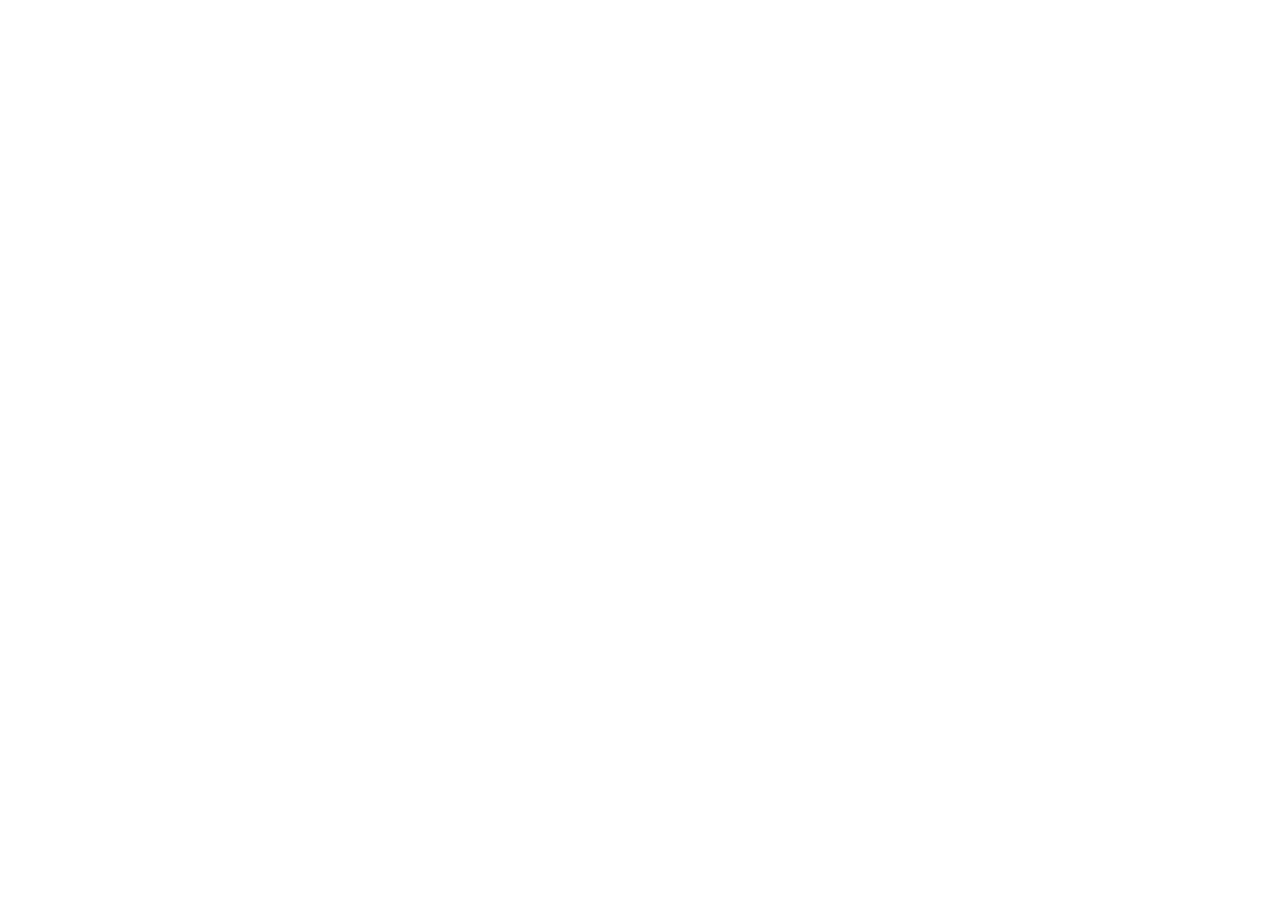
==== index.html @ c4f546a7 "Publicar sitio estático compilado" ====
<!doctype html><html lang="es-MX"><head><meta charset="UTF-8"><meta name="viewport" content="width=device-width,initial-scale=1"><meta name="description" content="UPIICSA Calpulli: proyecto en desarrollo para la comunidad UPIICSA."><meta name="robots" content="noindex,nofollow"><link rel="icon" href="./public/favicon.svg"><link rel="manifest" href="./public/site.webmanifest"><title>UPIICSA Calpulli · Nuestra escuela, nuestra comunidad</title></head><body><div id="app"></div><script type="module" src="./src/main.js"></script></body></html>
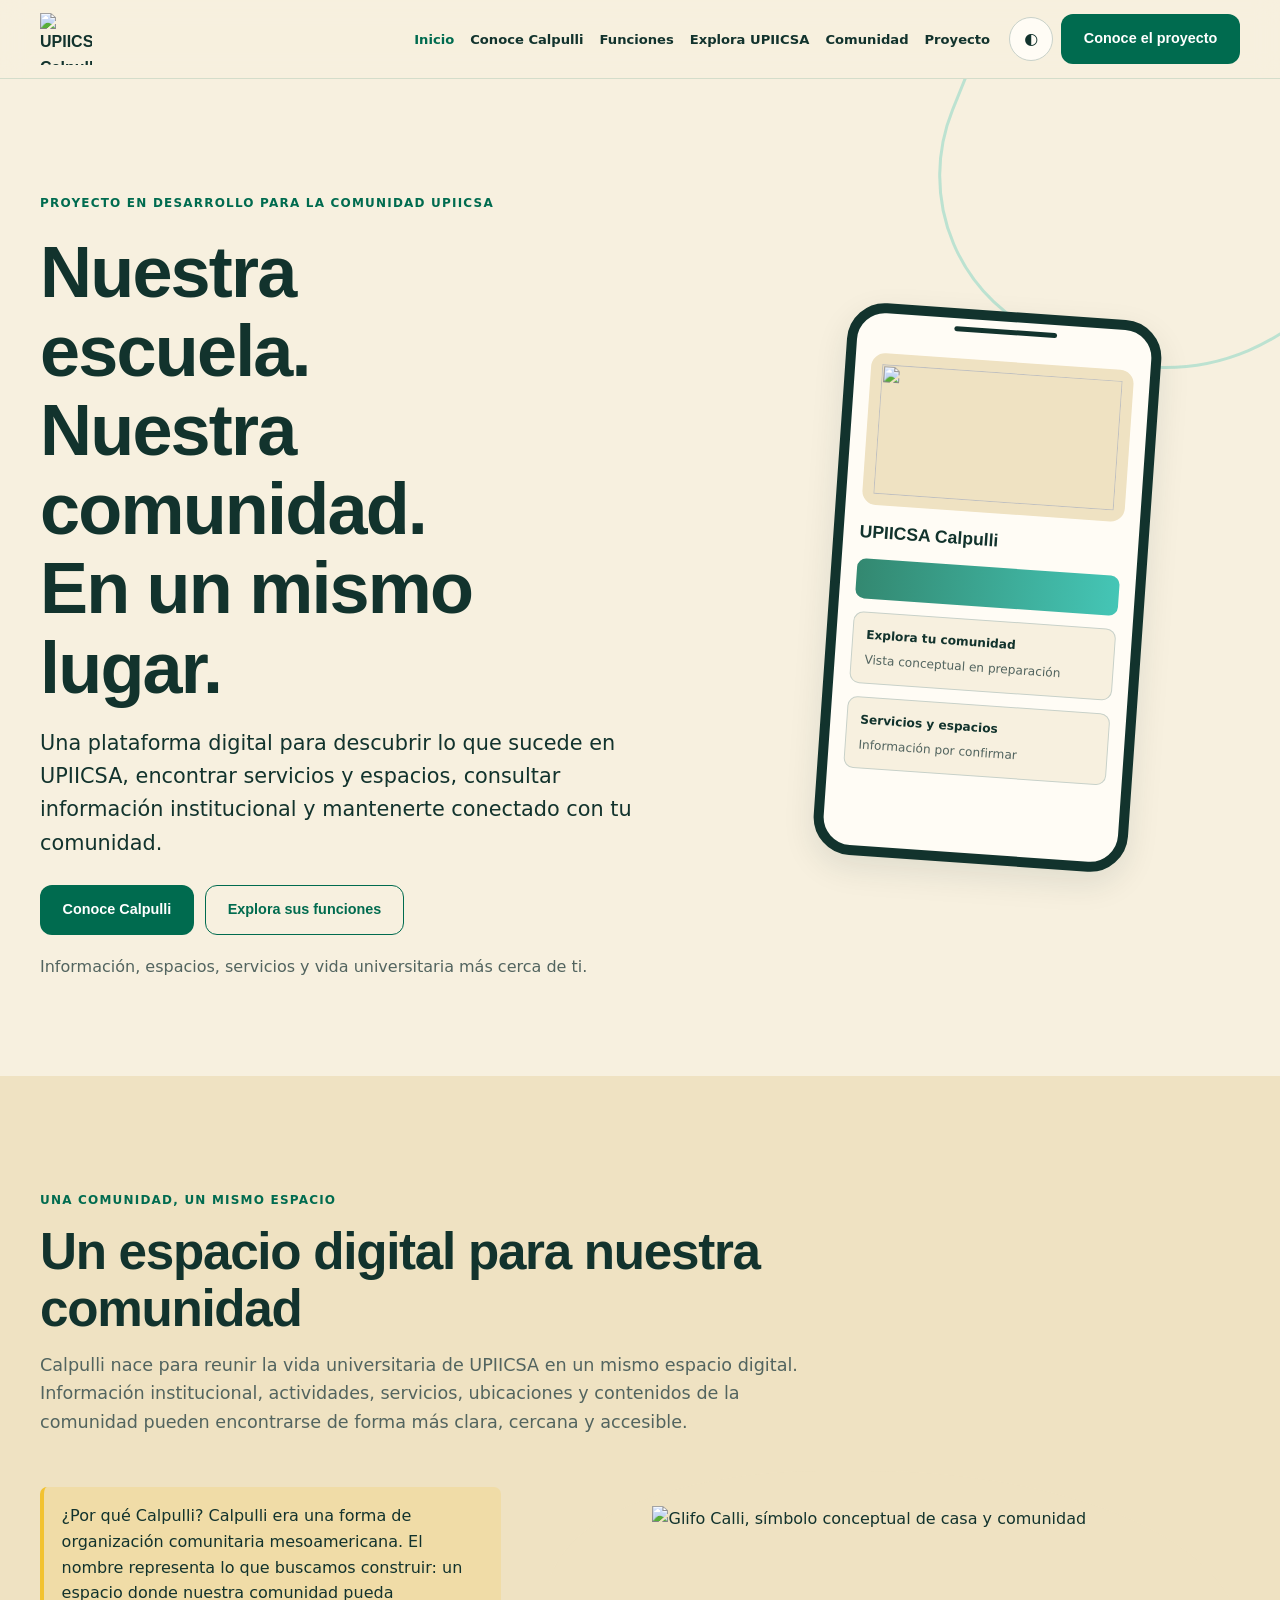
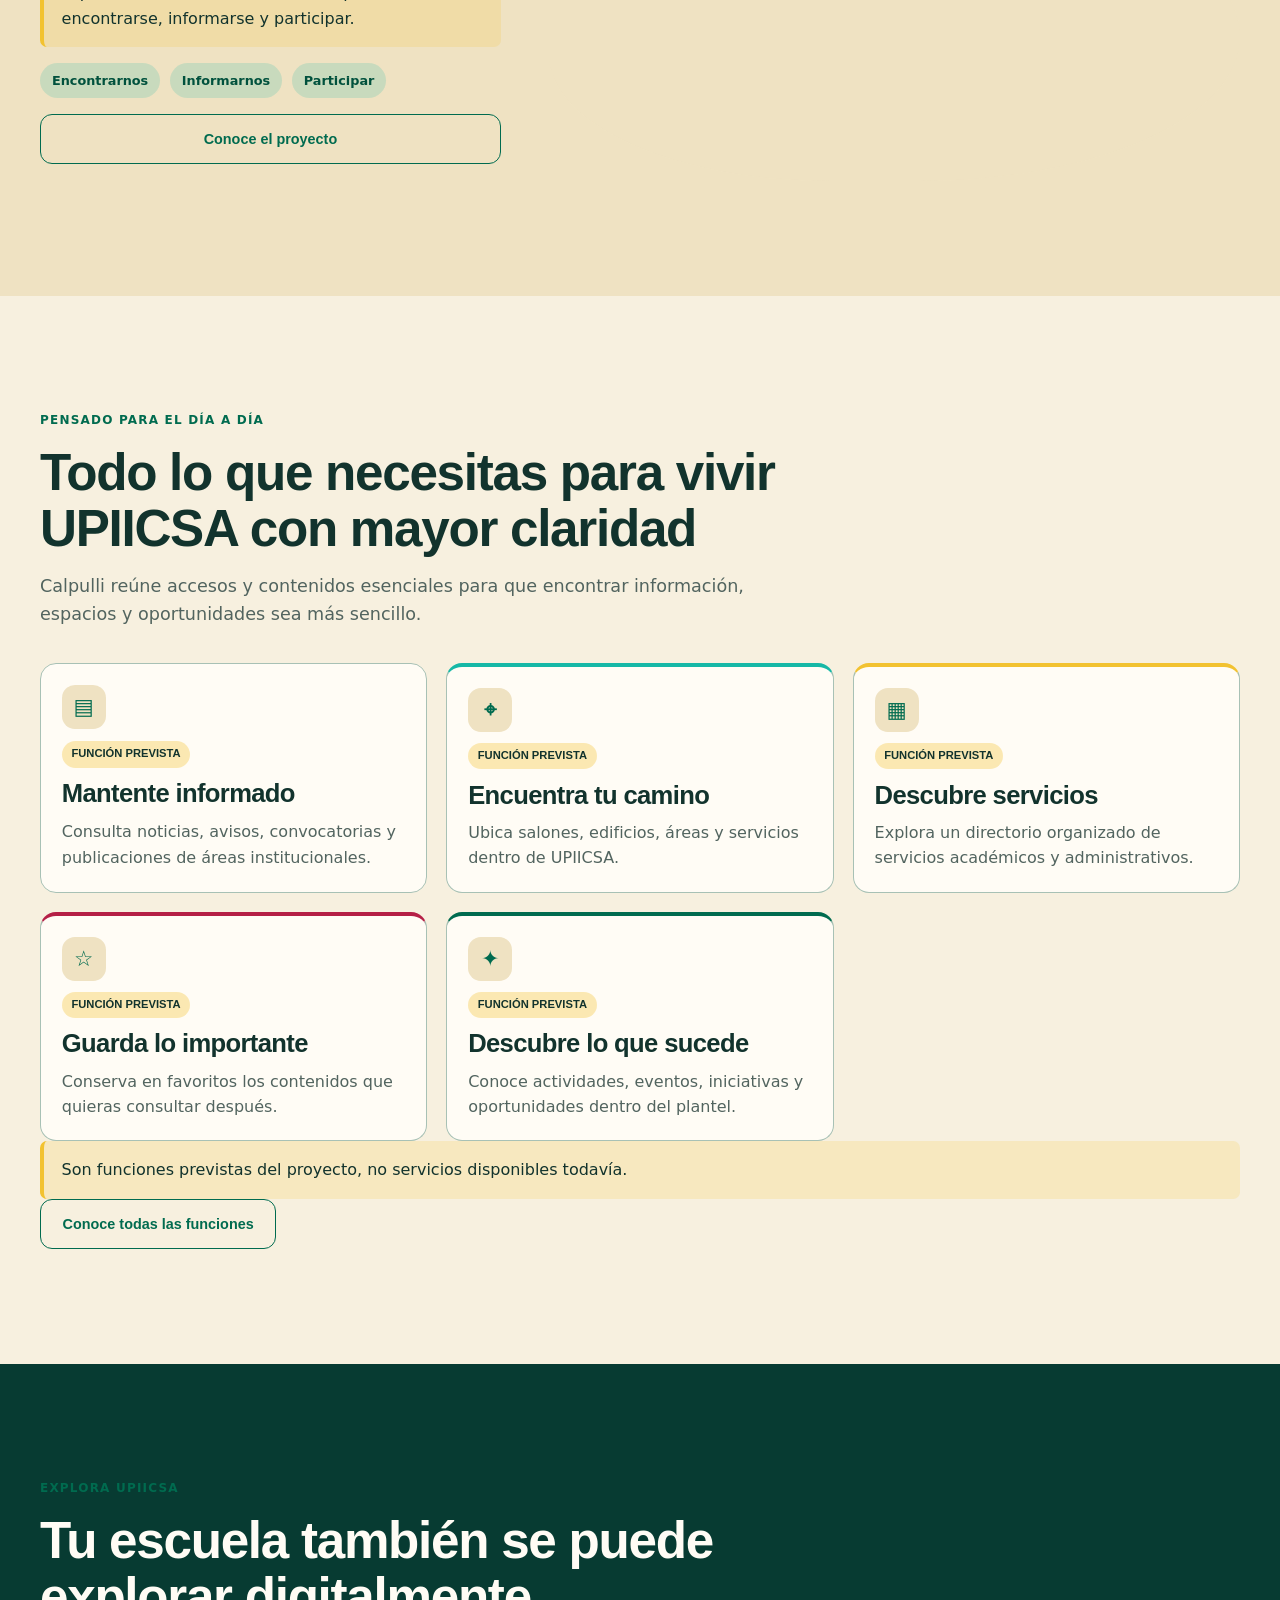
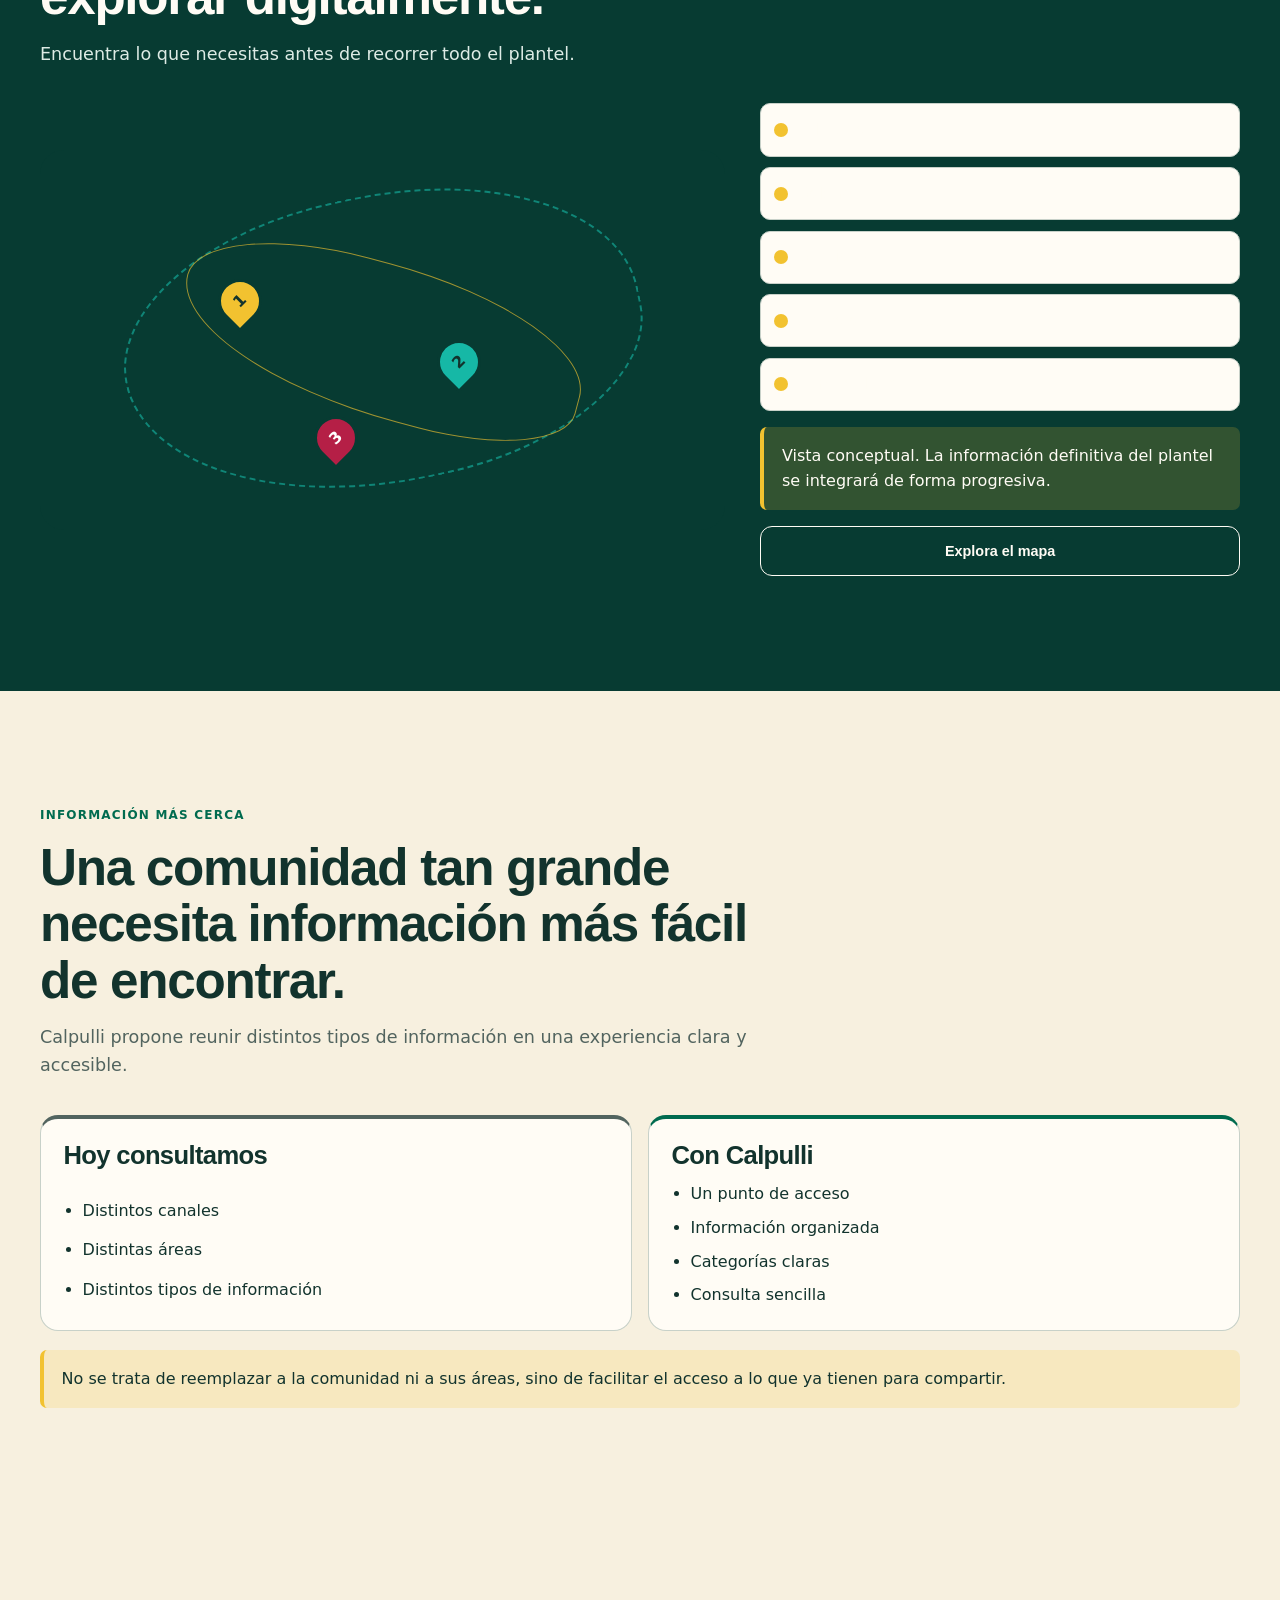
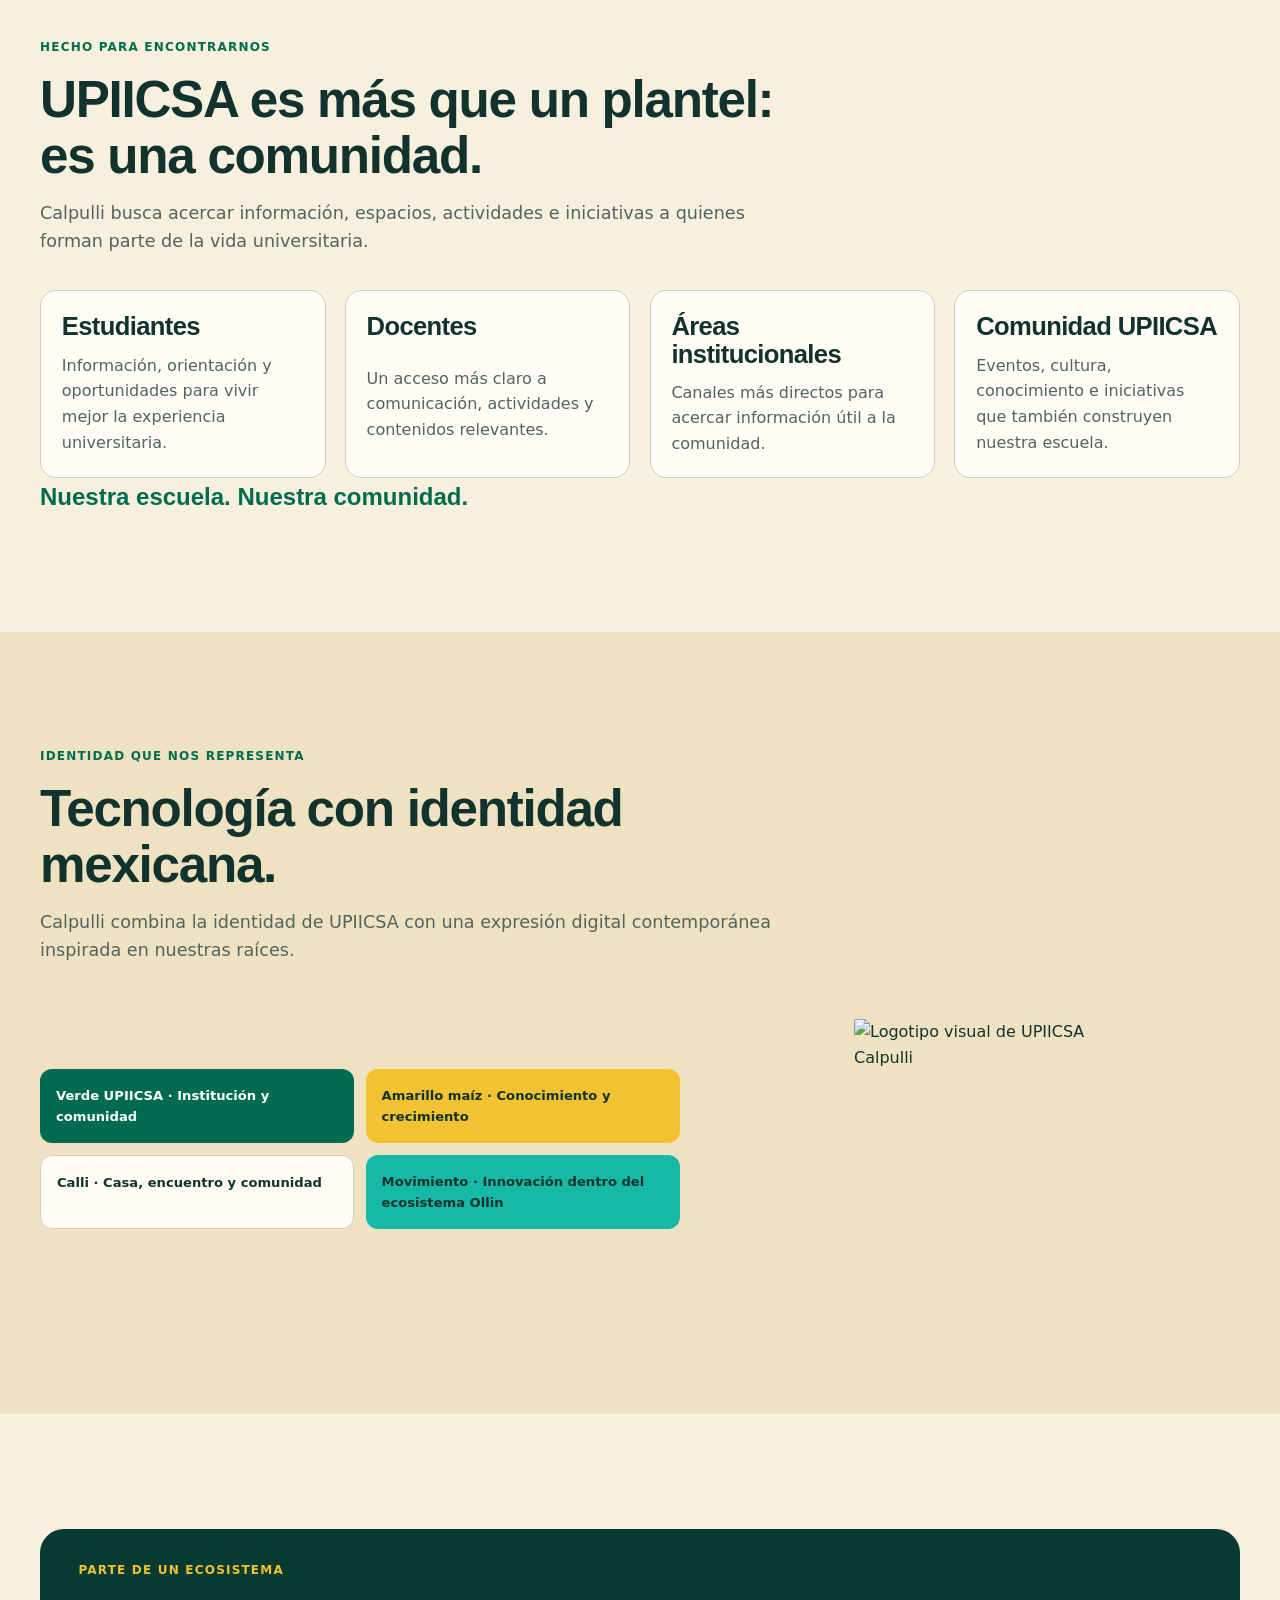
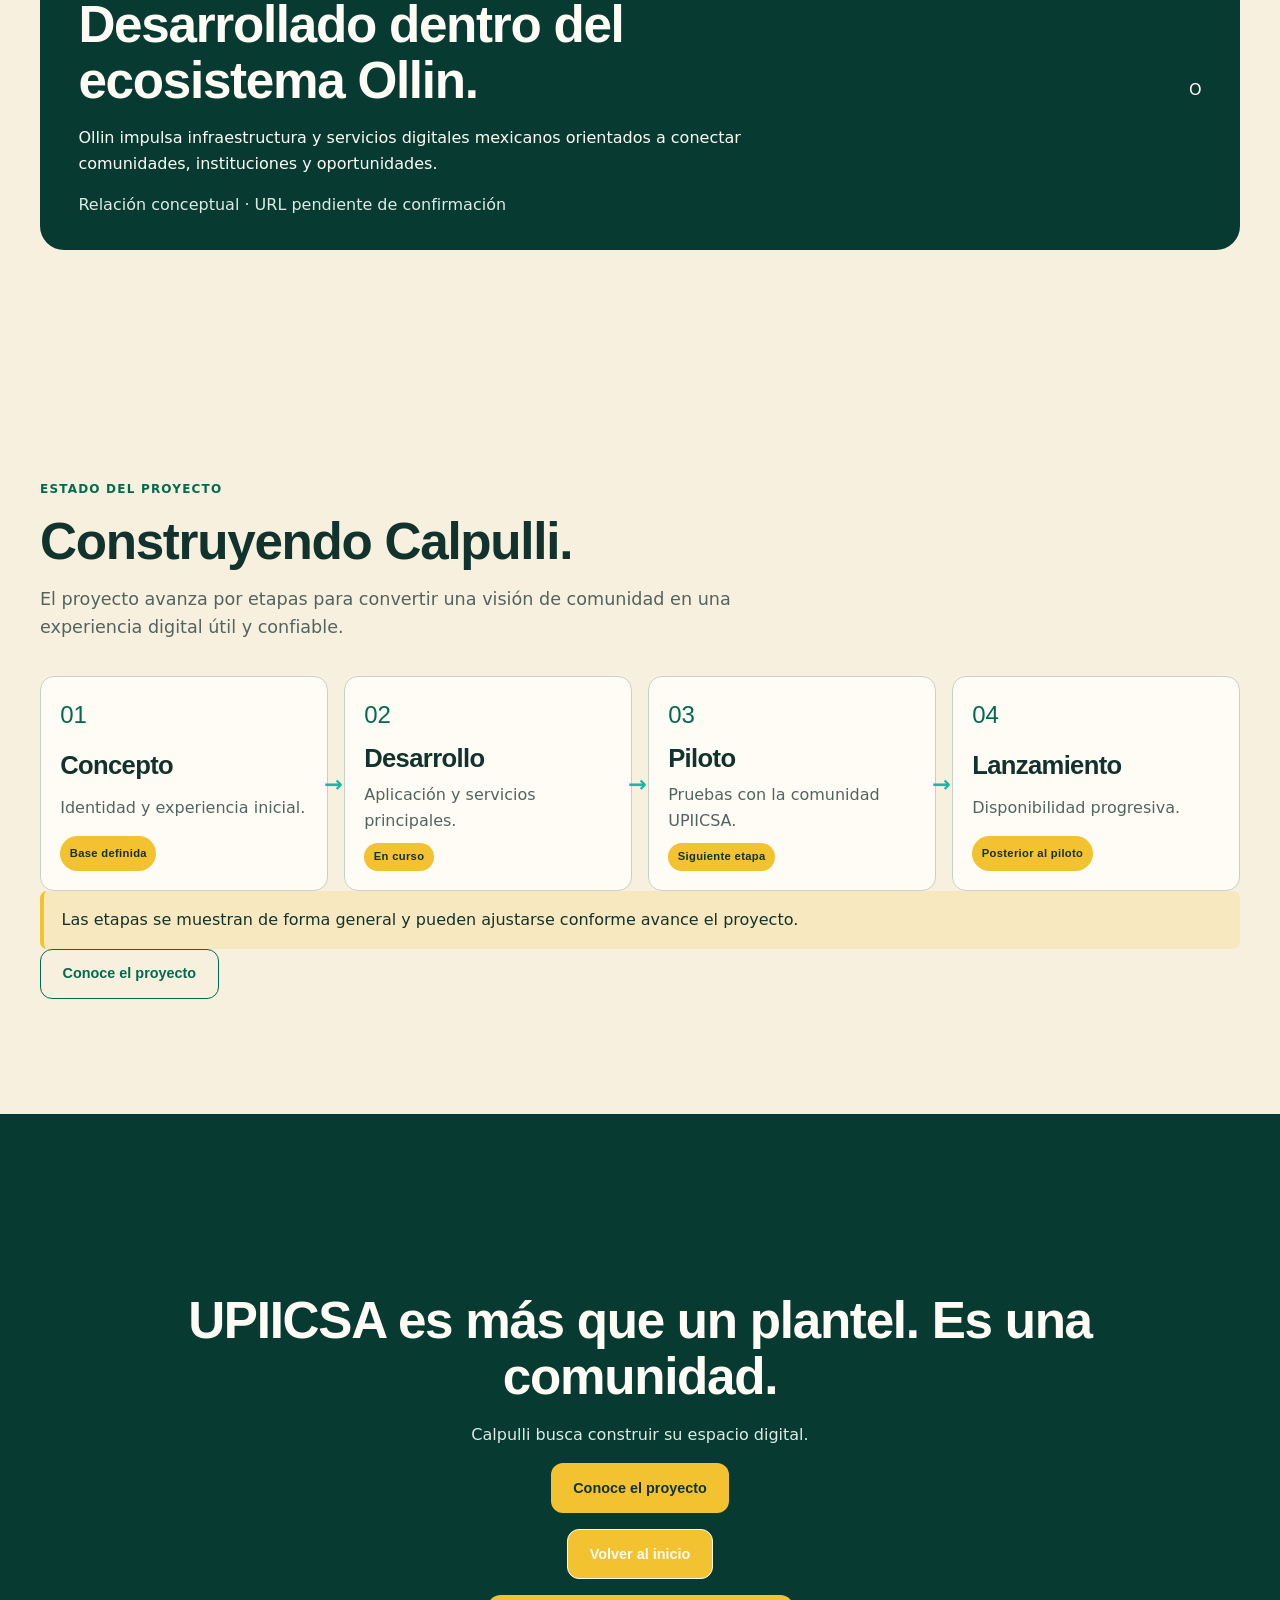
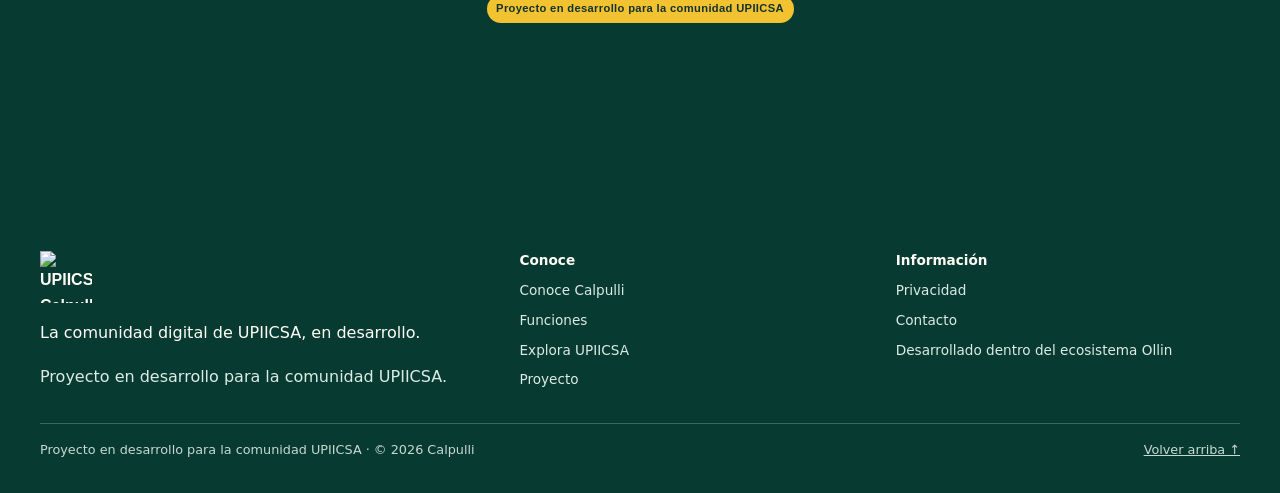
==== commit 3f4212c8: "Usar el logotipo de Calpulli como icono" ====
--- a/index.html
+++ b/index.html
@@ -1 +1,14 @@
-<!doctype html><html lang="es-MX"><head><meta charset="UTF-8"><meta name="viewport" content="width=device-width,initial-scale=1"><meta name="description" content="UPIICSA Calpulli: proyecto en desarrollo para la comunidad UPIICSA."><meta name="robots" content="noindex,nofollow"><link rel="icon" href="./public/favicon.svg"><link rel="manifest" href="./public/site.webmanifest"><title>UPIICSA Calpulli · Nuestra escuela, nuestra comunidad</title></head><body><div id="app"></div><script type="module" src="./src/main.js"></script></body></html>
+<!doctype html>
+<html lang="es-MX">
+  <head>
+    <meta charset="UTF-8">
+    <meta name="viewport" content="width=device-width,initial-scale=1">
+    <meta name="description" content="UPIICSA Calpulli: proyecto en desarrollo para la comunidad UPIICSA.">
+    <meta name="robots" content="noindex,nofollow">
+    <link rel="icon" type="image/png" sizes="512x512" href="./src/assets/brand/logo.png">
+    <link rel="apple-touch-icon" href="./src/assets/brand/logo.png">
+    <link rel="manifest" href="./public/site.webmanifest">
+    <title>UPIICSA Calpulli · Nuestra escuela, nuestra comunidad</title>
+  </head>
+  <body><div id="app"></div><script type="module" src="./src/main.js"></script></body>
+</html>
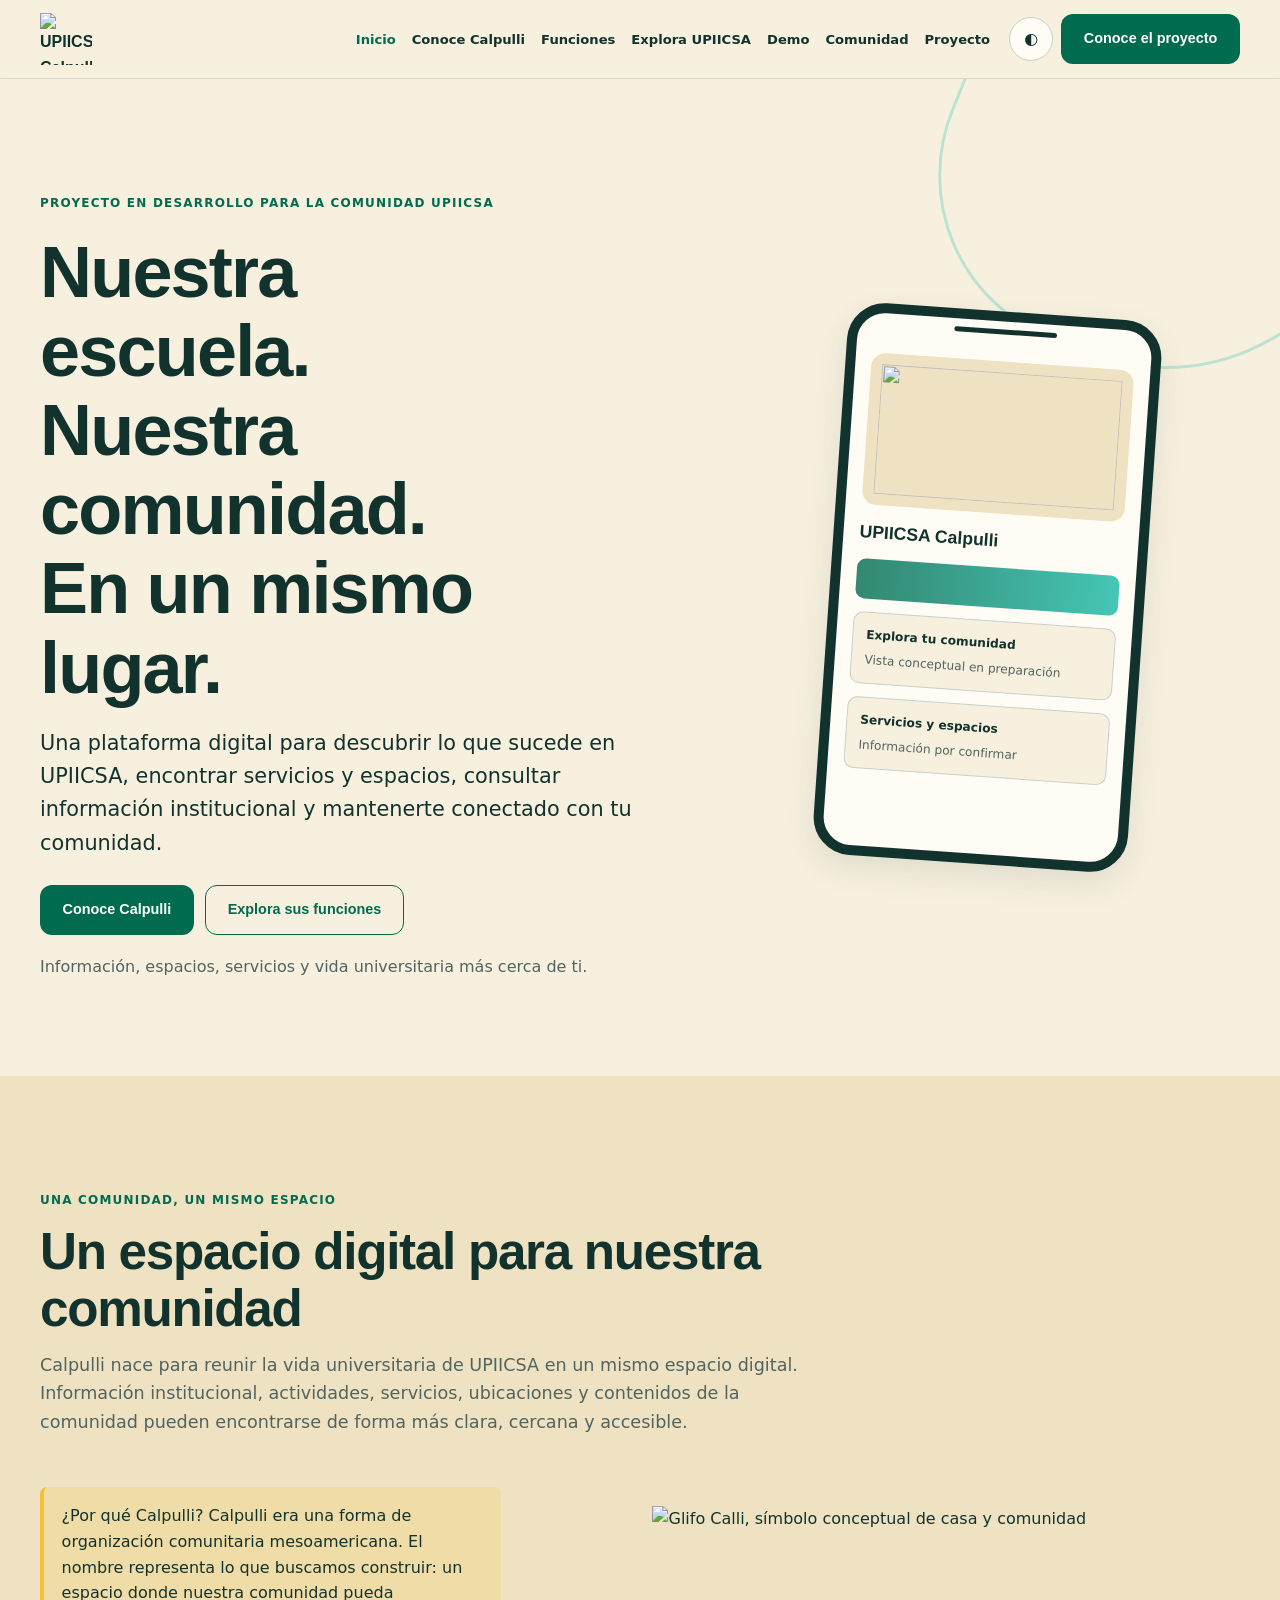
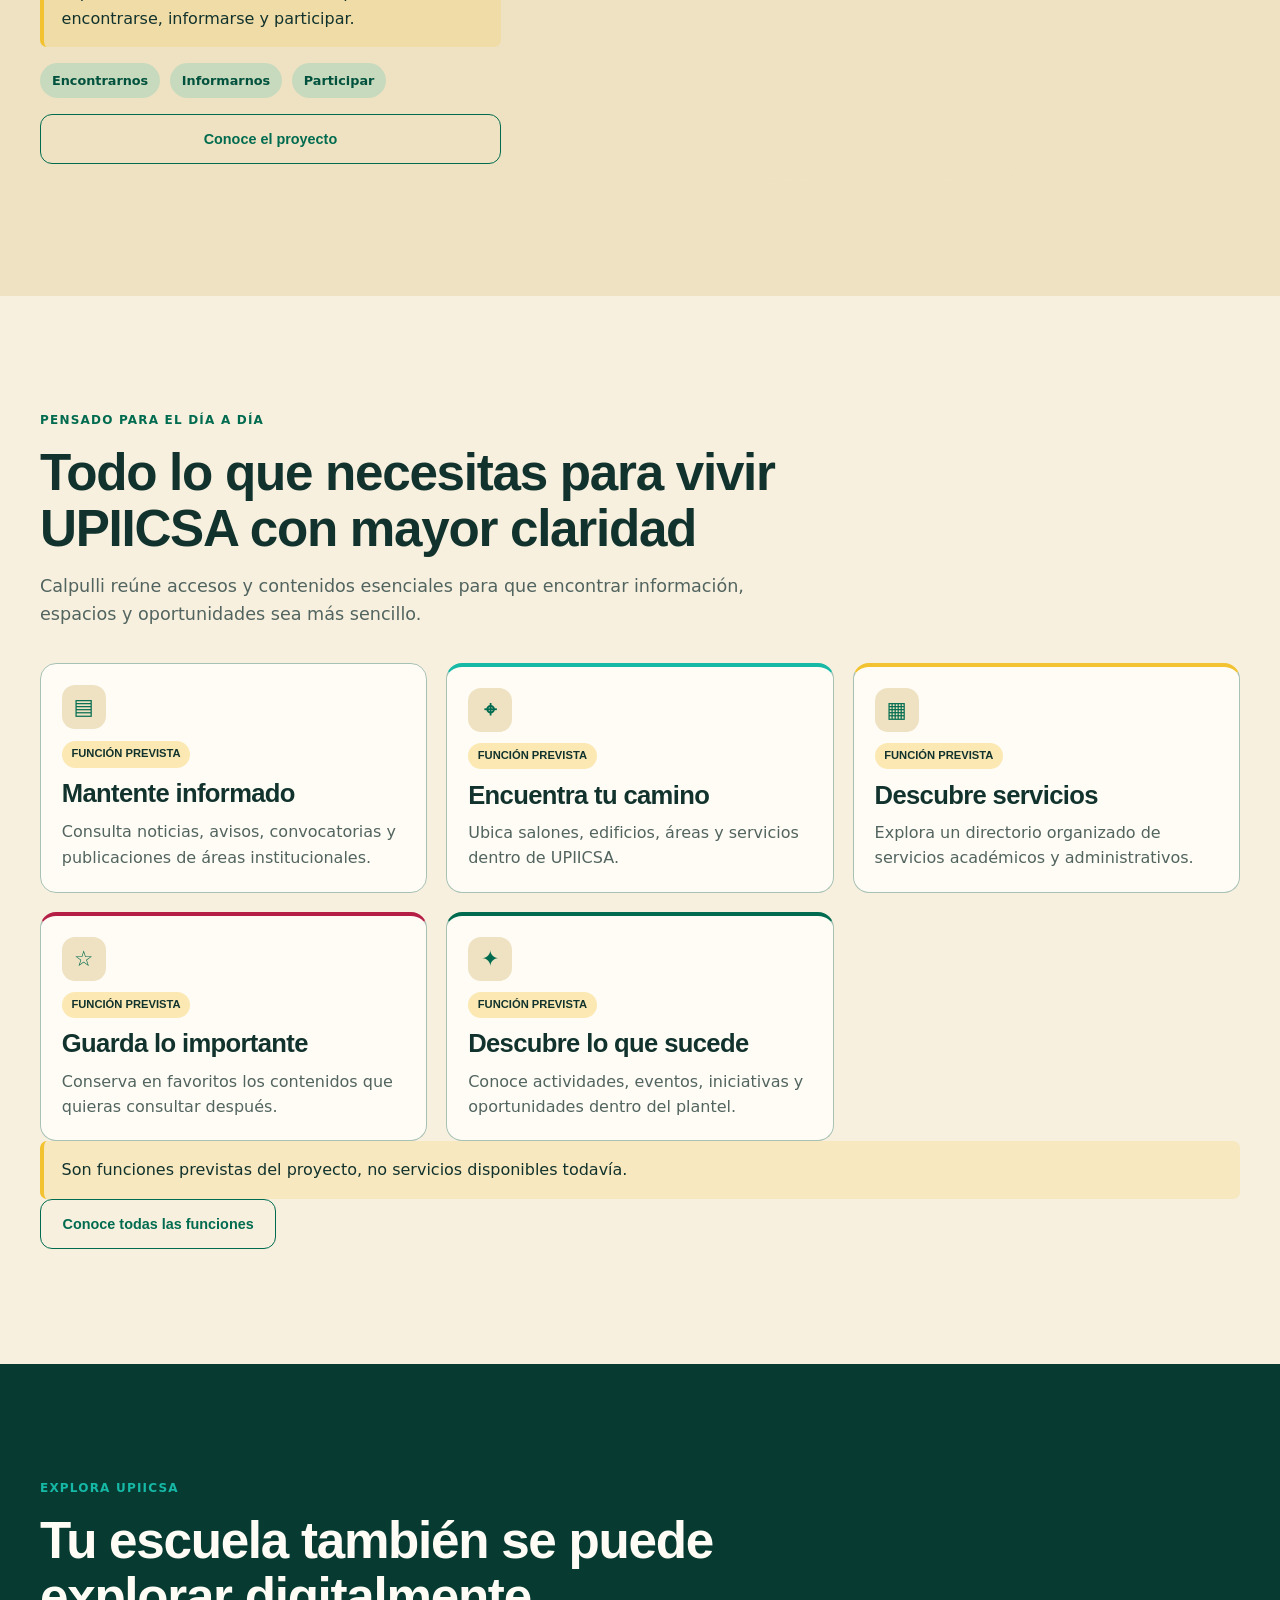
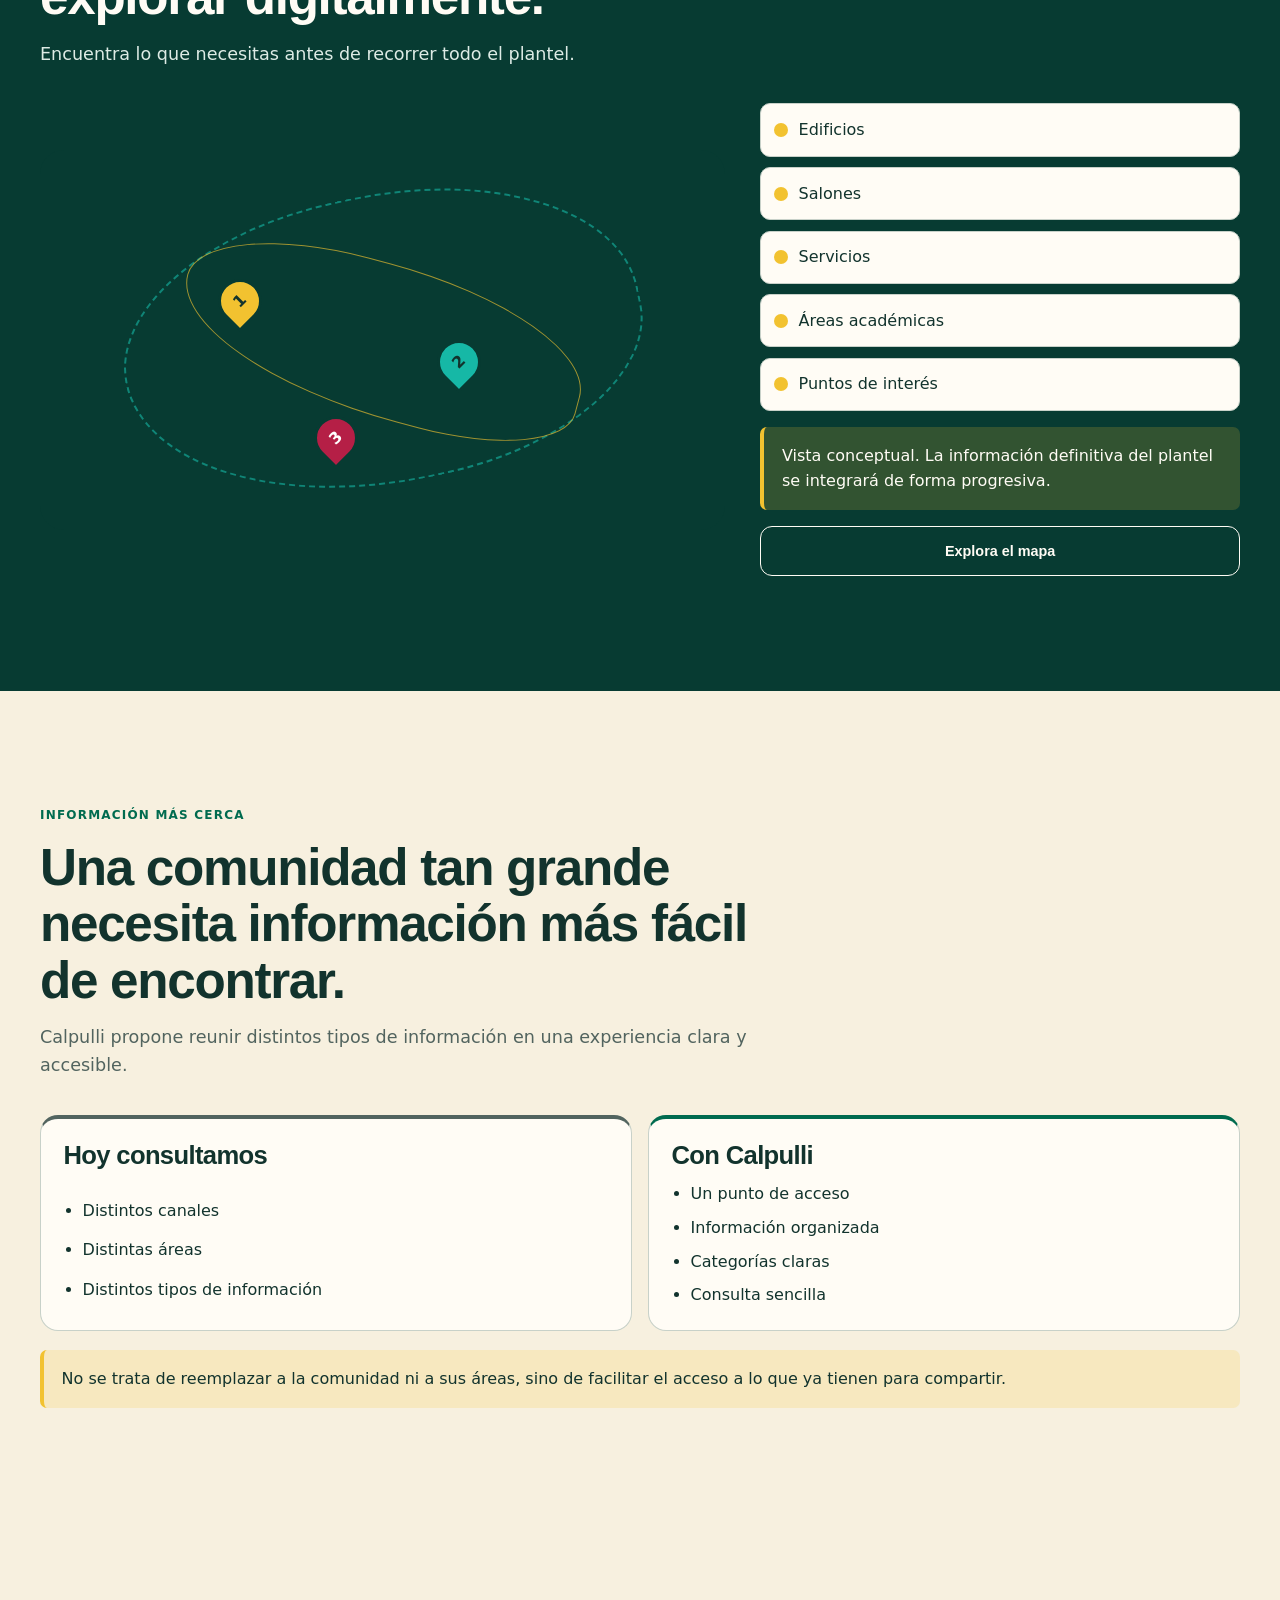
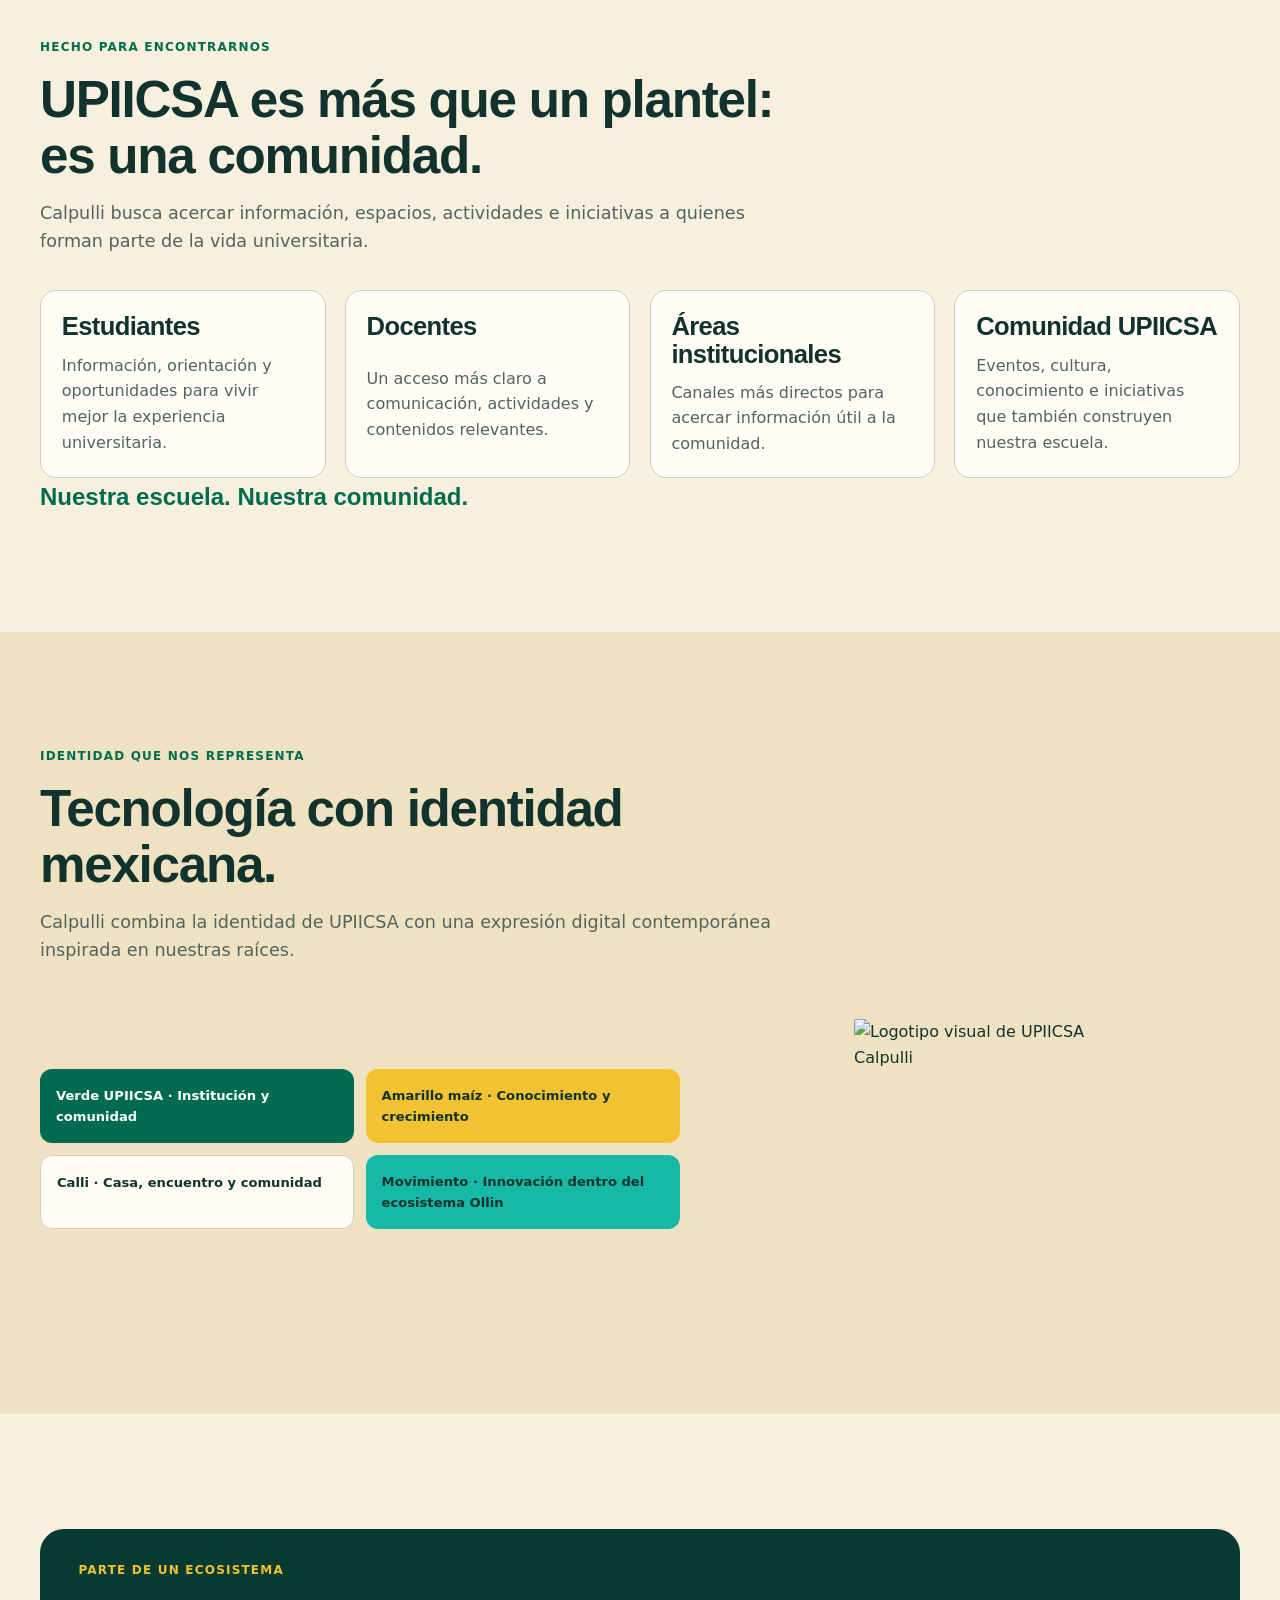
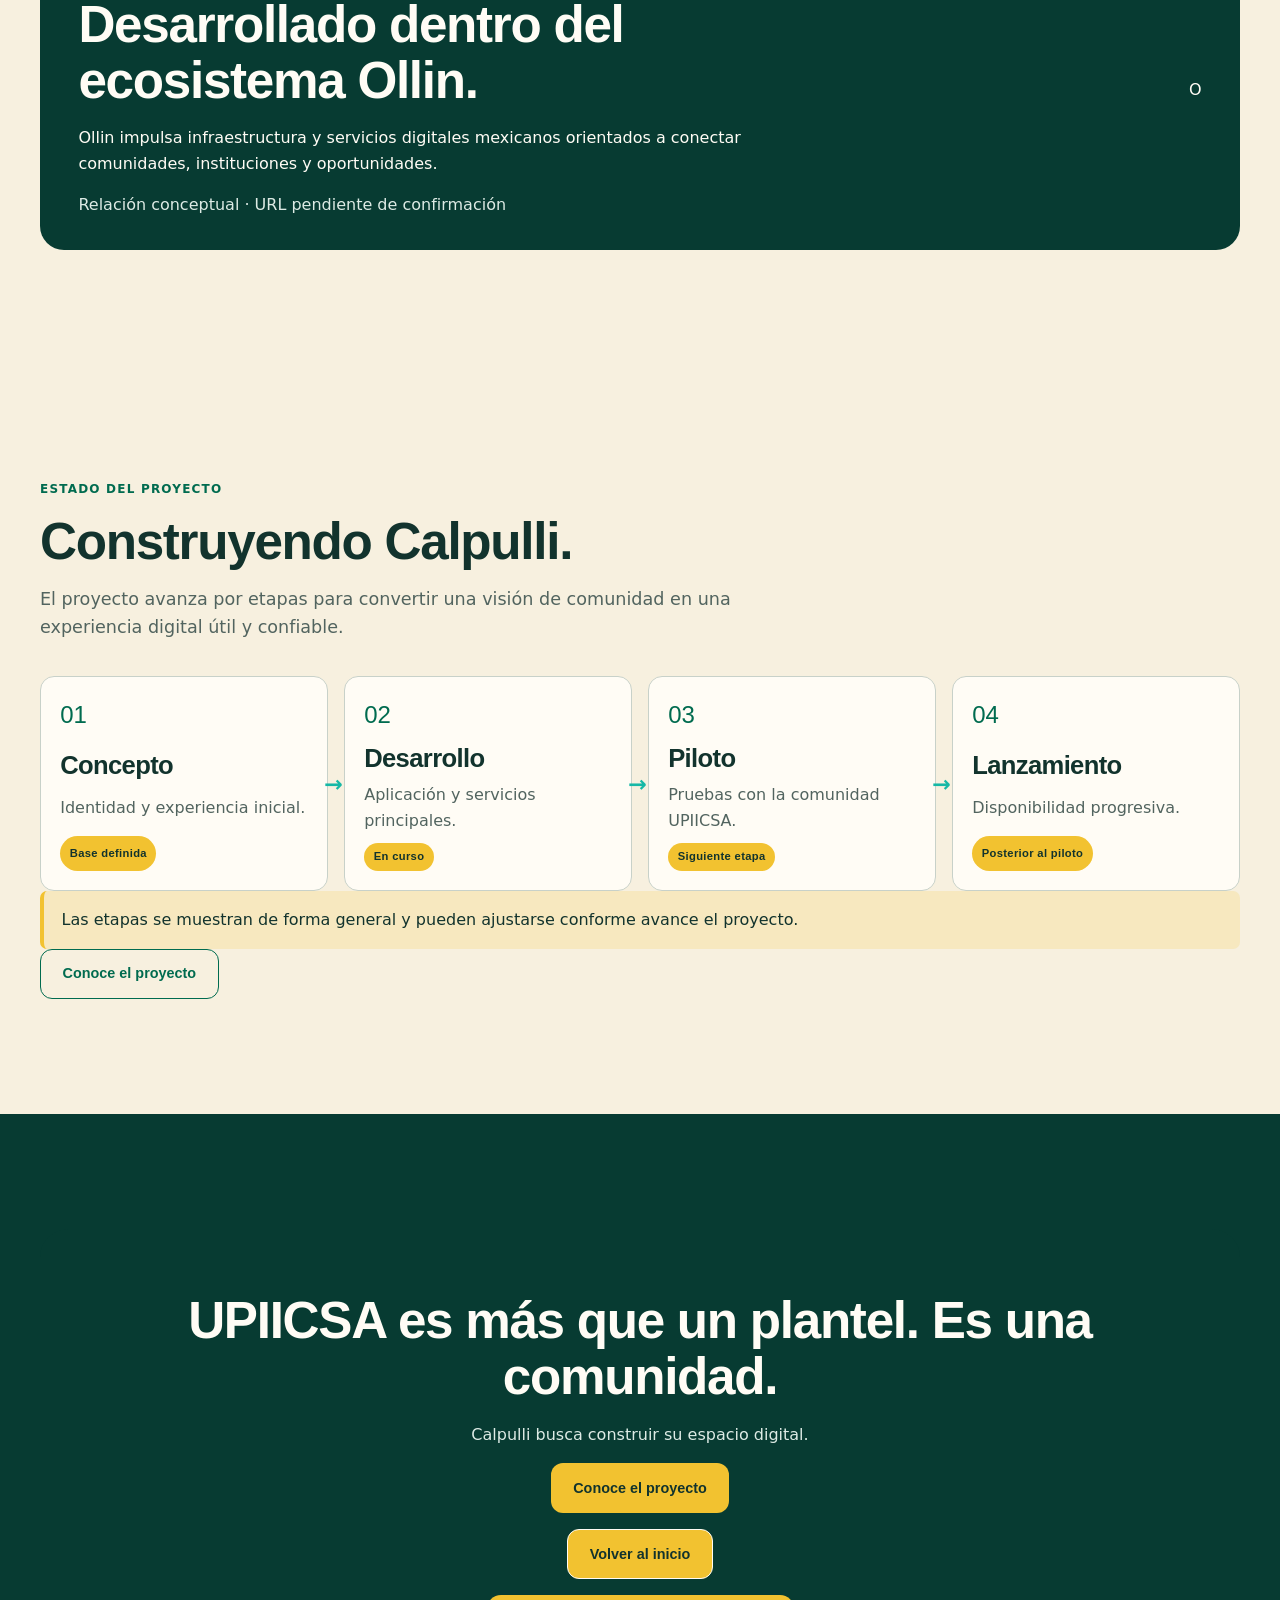
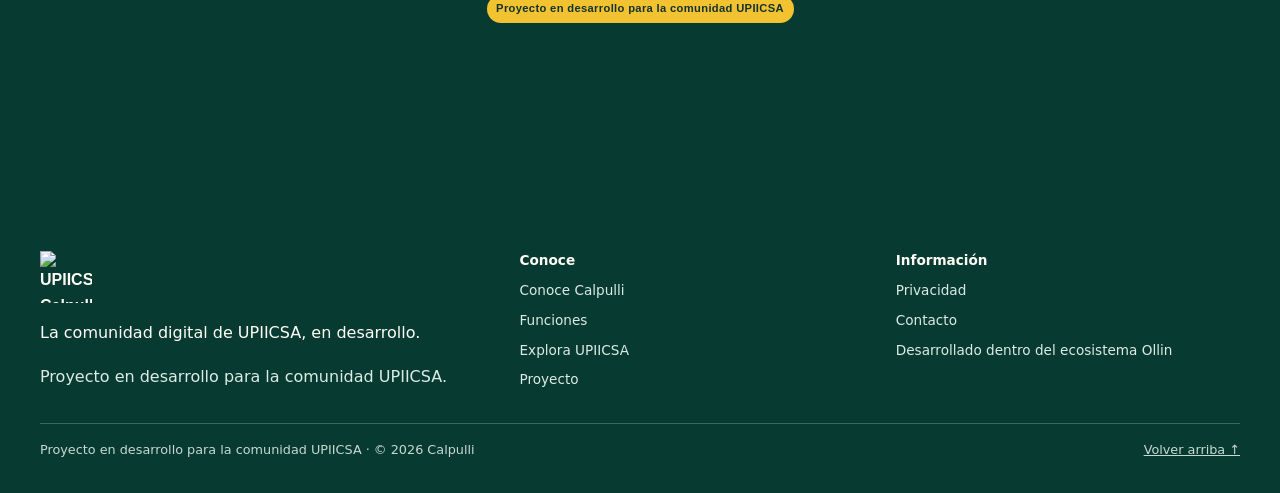
==== commit 0b5b87a2: "Actualizar sitio: demo con módulos compartidos en components/services Co-Authored-By: Claude Sonnet " ====
--- a/index.html
+++ b/index.html
@@ -1,14 +1 @@
-<!doctype html>
-<html lang="es-MX">
-  <head>
-    <meta charset="UTF-8">
-    <meta name="viewport" content="width=device-width,initial-scale=1">
-    <meta name="description" content="UPIICSA Calpulli: proyecto en desarrollo para la comunidad UPIICSA.">
-    <meta name="robots" content="noindex,nofollow">
-    <link rel="icon" type="image/png" sizes="512x512" href="./src/assets/brand/logo.png">
-    <link rel="apple-touch-icon" href="./src/assets/brand/logo.png">
-    <link rel="manifest" href="./public/site.webmanifest">
-    <title>UPIICSA Calpulli · Nuestra escuela, nuestra comunidad</title>
-  </head>
-  <body><div id="app"></div><script type="module" src="./src/main.js"></script></body>
-</html>
+<!doctype html><html lang="es-MX"><head><meta charset="UTF-8"><meta name="viewport" content="width=device-width,initial-scale=1"><meta name="description" content="UPIICSA Calpulli: proyecto en desarrollo para la comunidad UPIICSA."><meta name="robots" content="noindex,nofollow"><link rel="icon" type="image/png" sizes="512x512" href="./public/calpulli-icon.png"><link rel="apple-touch-icon" href="./public/calpulli-icon.png"><link rel="manifest" href="./public/site.webmanifest"><title>UPIICSA Calpulli · Nuestra escuela, nuestra comunidad</title></head><body><div id="app"></div><script type="module" src="./src/main.js"></script></body></html>
